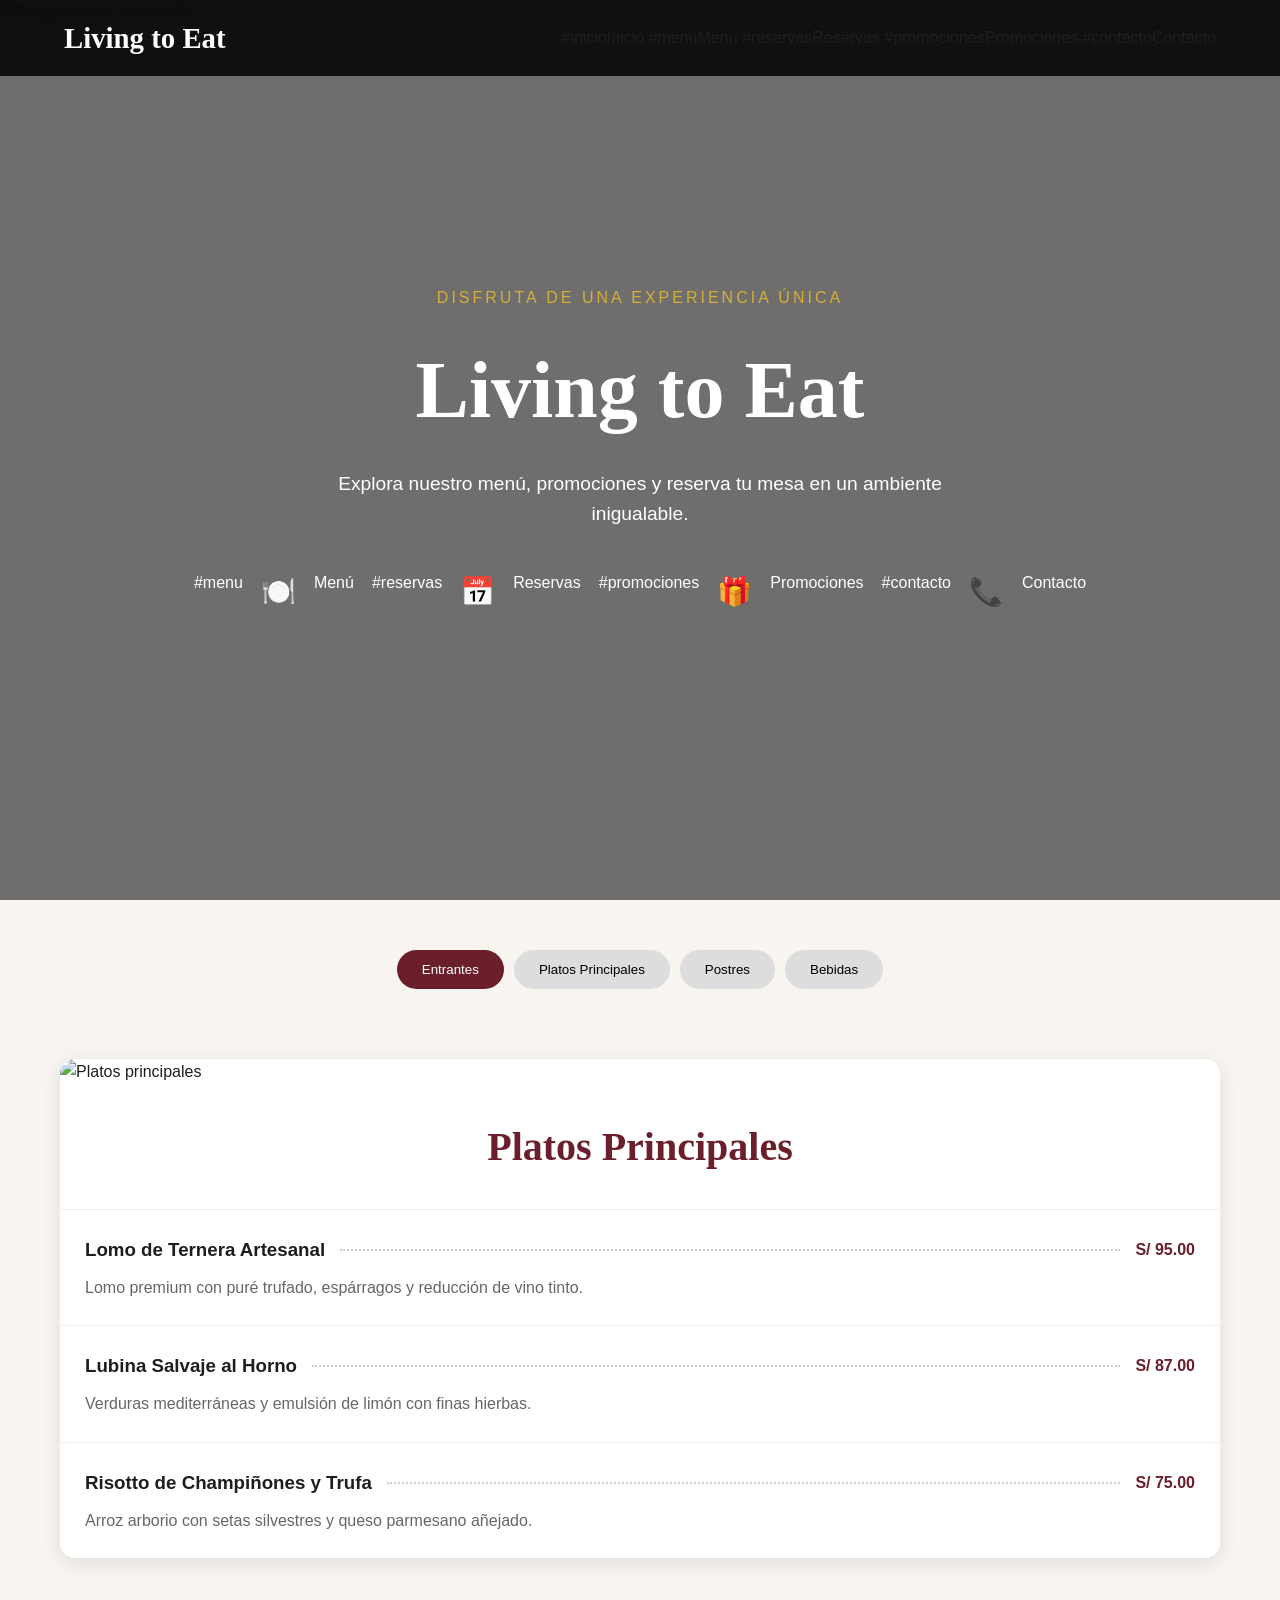
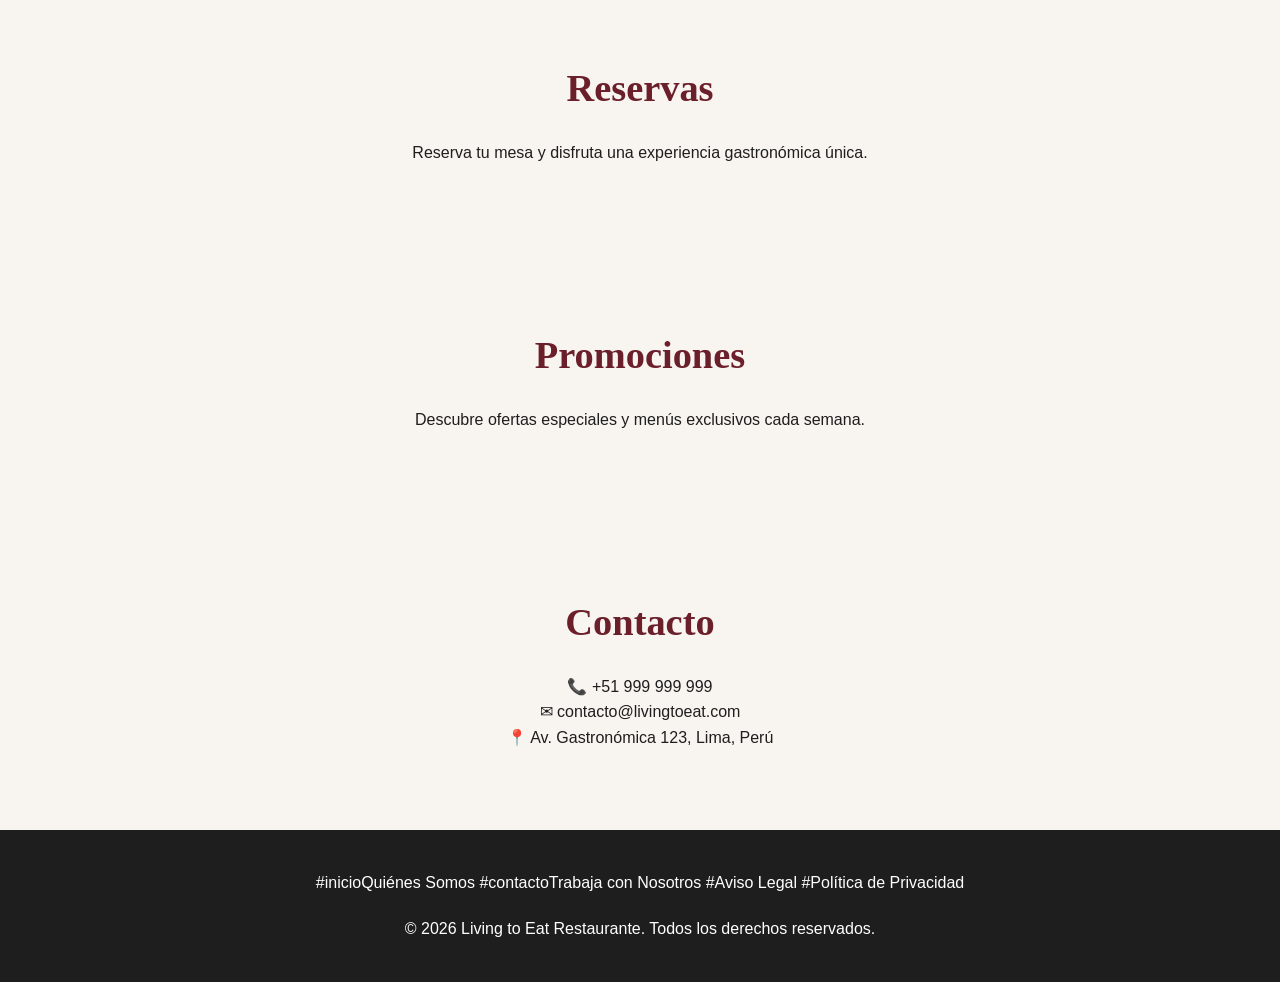
==== index.html @ 10984367 "Add files via upload Se creó la interfaz web del restaurante Living to Eat" ====
<!DOCTYPE html>
<html lang="es">
<head>
<meta charset="UTF-8">
<meta name="viewport" content="width=device-width, initial-scale=1.0">

<title>Living to Eat - Experiencia Gastronómica</title>

<link rel="preconnect" href="https://fonts.googleapis.com">
<link rel="preconnect" href="https://fonts.gstatic.com" crossorigin>

<link href="https://fonts.googleapis.com">

<style>
:root{
    --wine:#6b1f2b;
    --gold:#d4af37;
    --cream:#f8f5f0;
    --dark:#1e1e1e;
    --white:#ffffff;
}

*{
    margin:0;
    padding:0;
    box-sizing:border-box;
}

html{
    scroll-behavior:smooth;
}

body{
    font-family:'Work Sans',sans-serif;
    background:var(--cream);
    color:var(--dark);
    line-height:1.6;
}

.site-header{
    position:fixed;
    top:0;
    width:100%;
    z-index:1000;

    background:rgba(0,0,0,.85);
    backdrop-filter:blur(10px);

    display:flex;
    justify-content:space-between;
    align-items:center;

    padding:15px 5%;
}

.brand-name{
    color:white;
    font-family:'Fraunces',serif;
    font-size:1.8rem;
    font-weight:700;
}

.site-nav{
    display:flex;
    gap:20px;
}

.site-nav a{
    color:white;
    text-decoration:none;
    transition:.3s;
}

.site-nav a:hover{
    color:var(--gold);
}

.hero{
    position:relative;
    height:100vh;
}

.hero-image{
    width:100%;
    height:100%;
    object-fit:cover;
}

.hero-overlay{
    position:absolute;
    inset:0;

    background:rgba(0,0,0,.55);

    display:flex;
    flex-direction:column;
    justify-content:center;
    align-items:center;

    text-align:center;
    color:white;
    padding:20px;
}

.hero-kicker{
    color:var(--gold);
    letter-spacing:3px;
    margin-bottom:15px;
}

.hero h1{
    font-family:'Fraunces',serif;
    font-size:5rem;
    margin-bottom:15px;
}

.hero-text{
    max-width:700px;
    font-size:1.2rem;
}

.quick-nav{
    display:flex;
    gap:18px;
    flex-wrap:wrap;
    justify-content:center;
    margin-top:40px;
}

.quick-card{
    text-decoration:none;
    color:white;

    background:rgba(255,255,255,.15);
    border:1px solid rgba(255,255,255,.3);

    border-radius:12px;
    padding:18px 28px;

    min-width:130px;

    display:flex;
    flex-direction:column;
    align-items:center;
    gap:8px;

    transition:.3s;
}

.quick-card:hover{
    transform:translateY(-4px);
    background:rgba(255,255,255,.25);
}

.icon{
    font-size:28px;
}

.category-tabs{
    display:flex;
    justify-content:center;
    gap:10px;
    flex-wrap:wrap;

    padding:50px 20px;
}

.tab{
    background:#ddd;
    border:none;
    border-radius:50px;
    padding:12px 25px;
    cursor:pointer;
}

.tab.active{
    background:var(--wine);
    color:white;
}

.menu-card{
    max-width:1200px;
    margin:auto;
    padding:20px;
}

.menu-group{
    background:white;
    border-radius:15px;
    overflow:hidden;

    box-shadow:0 5px 20px rgba(0,0,0,.1);
}

.group-image{
    width:100%;
    height:450px;
    object-fit:cover;
}

.group-title{
    text-align:center;
    padding:30px;
    color:var(--wine);
    font-family:'Fraunces',serif;
    font-size:2.5rem;
}

.menu-item{
    padding:25px;
    border-top:1px solid #eee;
}

.item-row{
    display:flex;
    align-items:center;
    gap:15px;
}

.leader{
    flex:1;
    border-bottom:2px dotted #ccc;
}

.price{
    font-weight:bold;
    color:var(--wine);
}

.item-desc{
    margin-top:10px;
    color:#666;
}

.extra-section{
    padding:80px 20px;
    text-align:center;
}

.extra-section h2{
    color:var(--wine);
    font-family:'Fraunces',serif;
    margin-bottom:20px;
    font-size:2.4rem;
}

.site-footer{
    background:var(--dark);
    color:white;
    text-align:center;
    padding:40px 20px;
}

.footer-nav{
    margin-bottom:20px;
}

.footer-nav a{
    color:white;
    text-decoration:none;
    margin:0 10px;
}

.footer-nav a:hover{
    color:var(--gold);
}

@media(max-width:768px){

    .site-header{
        flex-direction:column;
        gap:15px;
    }

    .site-nav{
        flex-wrap:wrap;
        justify-content:center;
    }

    .hero h1{
        font-size:3rem;
    }

    .item-row{
        flex-direction:column;
        align-items:flex-start;
    }

    .leader{
        display:none;
    }

    .group-image{
        height:250px;
    }
}
</style>
</head>

<body>

<header class="site-header">

    <div class="brand">
        <span class="brand-name">Living to Eat</span>
    </div>

    <nav class="site-nav">
        #inicioInicio</a>
        #menuMenú</a>
        #reservasReservas</a>
        #promocionesPromociones</a>
        #contactoContacto</a>
    </nav>

</header>

<section class="hero" id="inicio">

    <img
        class="hero-image"
        src="https://images.unsplash.com/photo-1517248135467-4c7edcad34c4?auto=format&fit=crop&w=1600&q=80"
        alt="Restaurante Living to Eat">

    <div class="hero-overlay">

        <p class="hero-kicker">DISFRUTA DE UNA EXPERIENCIA ÚNICA</p>

        <h1>Living to Eat</h1>

        <p class="hero-text">
            Explora nuestro menú, promociones y reserva tu mesa en un ambiente inigualable.
        </p>

        <div class="quick-nav">

            #menu
                <span class="icon">🍽️</span>
                <span>Menú</span>
            </a>

            #reservas
                <span class="icon">📅</span>
                <span>Reservas</span>
            </a>

            #promociones
                <span class="icon">🎁</span>
                <span>Promociones</span>
            </a>

            #contacto
                <span class="icon">📞</span>
                <span>Contacto</span>
            </a>

        </div>

    </div>

</section>

<section id="menu">

    <nav class="category-tabs">
        <button class="tab active">Entrantes</button>
        <button class="tab">Platos Principales</button>
        <button class="tab">Postres</button>
        <button class="tab">Bebidas</button>
    </nav>

    <main class="menu-card">

        <section class="menu-group">

            <img
                class="group-image"
                src="https://images.unsplash.com/photo-1544025162-d76694265947?auto=format&fit=crop&w=1000&q=80"
                alt="Platos principales">

            <h2 class="group-title">Platos Principales</h2>

            <article class="menu-item">
                <div class="item-row">
                    <h3>Lomo de Ternera Artesanal</h3>
                    <span class="leader"></span>
                    <span class="price">S/ 95.00</span>
                </div>
                <p class="item-desc">
                    Lomo premium con puré trufado, espárragos y reducción de vino tinto.
                </p>
            </article>

            <article class="menu-item">
                <div class="item-row">
                    <h3>Lubina Salvaje al Horno</h3>
                    <span class="leader"></span>
                    <span class="price">S/ 87.00</span>
                </div>
                <p class="item-desc">
                    Verduras mediterráneas y emulsión de limón con finas hierbas.
                </p>
            </article>

            <article class="menu-item">
                <div class="item-row">
                    <h3>Risotto de Champiñones y Trufa</h3>
                    <span class="leader"></span>
                    <span class="price">S/ 75.00</span>
                </div>
                <p class="item-desc">
                    Arroz arborio con setas silvestres y queso parmesano añejado.
                </p>
            </article>

        </section>

    </main>

</section>

<section id="reservas" class="extra-section">
    <h2>Reservas</h2>
    <p>Reserva tu mesa y disfruta una experiencia gastronómica única.</p>
</section>

<section id="promociones" class="extra-section">
    <h2>Promociones</h2>
    <p>Descubre ofertas especiales y menús exclusivos cada semana.</p>
</section>

<section id="contacto" class="extra-section">
    <h2>Contacto</h2>
    <p>📞 +51 999 999 999</p>
    <p>✉ contacto@livingtoeat.com</p>
    <p>📍 Av. Gastronómica 123, Lima, Perú</p>
</section>

<footer class="site-footer">

    <nav class="footer-nav">
        #inicioQuiénes Somos</a>
        #contactoTrabaja con Nosotros</a>
        #Aviso Legal</a>
        #Política de Privacidad</a>
    </nav>

    <p>
        © 2026 Living to Eat Restaurante. Todos los derechos reservados.
    </p>

</footer>

</body>
</html>
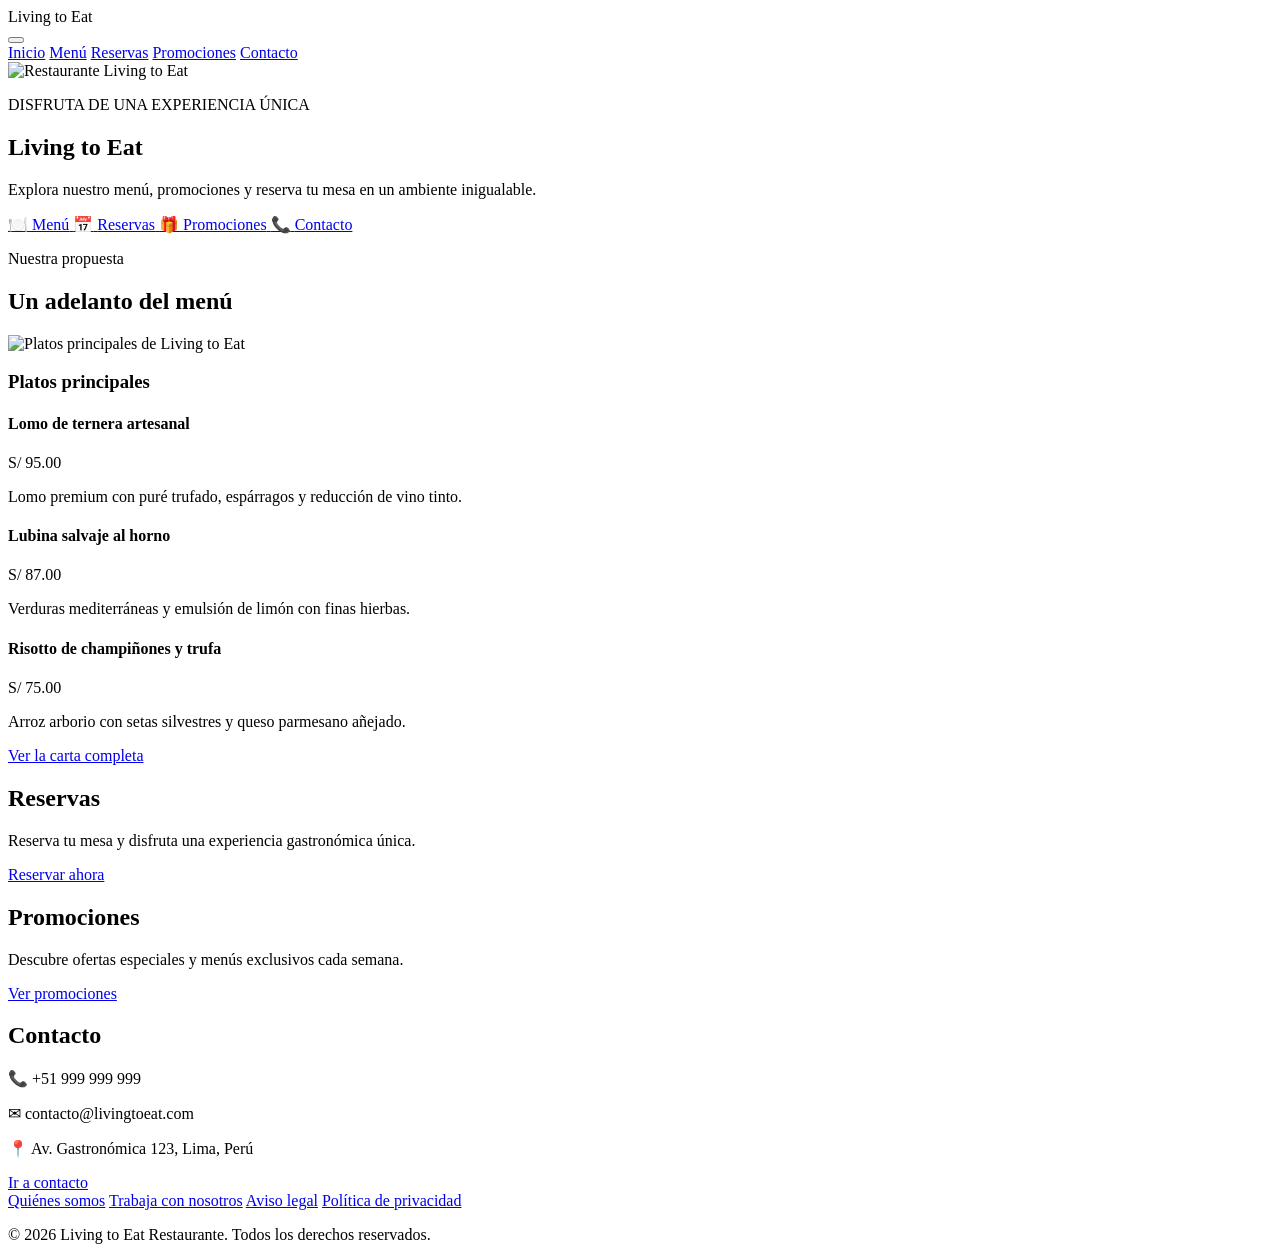
==== commit 8ea96d6d: "Update index.html Se genero el cambio en el contenido" ====
--- a/index.html
+++ b/index.html
@@ -3,453 +3,134 @@
 <head>
 <meta charset="UTF-8">
 <meta name="viewport" content="width=device-width, initial-scale=1.0">
-
-<title>Living to Eat - Experiencia Gastronómica</title>
+<title>Living to Eat — Experiencia Gastronómica</title>
 
 <link rel="preconnect" href="https://fonts.googleapis.com">
 <link rel="preconnect" href="https://fonts.gstatic.com" crossorigin>
+<link href="https://fonts.googleapis.com/css2?family=Fraunces:opsz,wght@9..144,400;9..144,600;9..144,700&family=Work+Sans:wght@400;500;600&display=swap" rel="stylesheet">
 
-<link href="https://fonts.googleapis.com">
-
-<style>
-:root{
-    --wine:#6b1f2b;
-    --gold:#d4af37;
-    --cream:#f8f5f0;
-    --dark:#1e1e1e;
-    --white:#ffffff;
-}
-
-*{
-    margin:0;
-    padding:0;
-    box-sizing:border-box;
-}
-
-html{
-    scroll-behavior:smooth;
-}
-
-body{
-    font-family:'Work Sans',sans-serif;
-    background:var(--cream);
-    color:var(--dark);
-    line-height:1.6;
-}
-
-.site-header{
-    position:fixed;
-    top:0;
-    width:100%;
-    z-index:1000;
-
-    background:rgba(0,0,0,.85);
-    backdrop-filter:blur(10px);
-
-    display:flex;
-    justify-content:space-between;
-    align-items:center;
-
-    padding:15px 5%;
-}
-
-.brand-name{
-    color:white;
-    font-family:'Fraunces',serif;
-    font-size:1.8rem;
-    font-weight:700;
-}
-
-.site-nav{
-    display:flex;
-    gap:20px;
-}
-
-.site-nav a{
-    color:white;
-    text-decoration:none;
-    transition:.3s;
-}
-
-.site-nav a:hover{
-    color:var(--gold);
-}
-
-.hero{
-    position:relative;
-    height:100vh;
-}
-
-.hero-image{
-    width:100%;
-    height:100%;
-    object-fit:cover;
-}
-
-.hero-overlay{
-    position:absolute;
-    inset:0;
-
-    background:rgba(0,0,0,.55);
-
-    display:flex;
-    flex-direction:column;
-    justify-content:center;
-    align-items:center;
-
-    text-align:center;
-    color:white;
-    padding:20px;
-}
-
-.hero-kicker{
-    color:var(--gold);
-    letter-spacing:3px;
-    margin-bottom:15px;
-}
-
-.hero h1{
-    font-family:'Fraunces',serif;
-    font-size:5rem;
-    margin-bottom:15px;
-}
-
-.hero-text{
-    max-width:700px;
-    font-size:1.2rem;
-}
-
-.quick-nav{
-    display:flex;
-    gap:18px;
-    flex-wrap:wrap;
-    justify-content:center;
-    margin-top:40px;
-}
-
-.quick-card{
-    text-decoration:none;
-    color:white;
-
-    background:rgba(255,255,255,.15);
-    border:1px solid rgba(255,255,255,.3);
-
-    border-radius:12px;
-    padding:18px 28px;
-
-    min-width:130px;
-
-    display:flex;
-    flex-direction:column;
-    align-items:center;
-    gap:8px;
-
-    transition:.3s;
-}
-
-.quick-card:hover{
-    transform:translateY(-4px);
-    background:rgba(255,255,255,.25);
-}
-
-.icon{
-    font-size:28px;
-}
-
-.category-tabs{
-    display:flex;
-    justify-content:center;
-    gap:10px;
-    flex-wrap:wrap;
-
-    padding:50px 20px;
-}
-
-.tab{
-    background:#ddd;
-    border:none;
-    border-radius:50px;
-    padding:12px 25px;
-    cursor:pointer;
-}
-
-.tab.active{
-    background:var(--wine);
-    color:white;
-}
-
-.menu-card{
-    max-width:1200px;
-    margin:auto;
-    padding:20px;
-}
-
-.menu-group{
-    background:white;
-    border-radius:15px;
-    overflow:hidden;
-
-    box-shadow:0 5px 20px rgba(0,0,0,.1);
-}
-
-.group-image{
-    width:100%;
-    height:450px;
-    object-fit:cover;
-}
-
-.group-title{
-    text-align:center;
-    padding:30px;
-    color:var(--wine);
-    font-family:'Fraunces',serif;
-    font-size:2.5rem;
-}
-
-.menu-item{
-    padding:25px;
-    border-top:1px solid #eee;
-}
-
-.item-row{
-    display:flex;
-    align-items:center;
-    gap:15px;
-}
-
-.leader{
-    flex:1;
-    border-bottom:2px dotted #ccc;
-}
-
-.price{
-    font-weight:bold;
-    color:var(--wine);
-}
-
-.item-desc{
-    margin-top:10px;
-    color:#666;
-}
-
-.extra-section{
-    padding:80px 20px;
-    text-align:center;
-}
-
-.extra-section h2{
-    color:var(--wine);
-    font-family:'Fraunces',serif;
-    margin-bottom:20px;
-    font-size:2.4rem;
-}
-
-.site-footer{
-    background:var(--dark);
-    color:white;
-    text-align:center;
-    padding:40px 20px;
-}
-
-.footer-nav{
-    margin-bottom:20px;
-}
-
-.footer-nav a{
-    color:white;
-    text-decoration:none;
-    margin:0 10px;
-}
-
-.footer-nav a:hover{
-    color:var(--gold);
-}
-
-@media(max-width:768px){
-
-    .site-header{
-        flex-direction:column;
-        gap:15px;
-    }
-
-    .site-nav{
-        flex-wrap:wrap;
-        justify-content:center;
-    }
-
-    .hero h1{
-        font-size:3rem;
-    }
-
-    .item-row{
-        flex-direction:column;
-        align-items:flex-start;
-    }
-
-    .leader{
-        display:none;
-    }
-
-    .group-image{
-        height:250px;
-    }
-}
-</style>
+<link rel="stylesheet" href="sytles.css">
 </head>
-
 <body>
 
-<header class="site-header">
-
+  <header class="site-header">
     <div class="brand">
-        <span class="brand-name">Living to Eat</span>
+      <span class="brand-name">Living to Eat</span>
     </div>
 
-    <nav class="site-nav">
-        #inicioInicio</a>
-        #menuMenú</a>
-        #reservasReservas</a>
-        #promocionesPromociones</a>
-        #contactoContacto</a>
+    <button class="nav-toggle" id="navToggle" aria-label="Abrir navegación" aria-expanded="false">
+      <span></span><span></span><span></span>
+    </button>
+
+    <nav class="site-nav" id="siteNav">
+      <a href="inicio.html" class="active" aria-current="page">Inicio</a>
+      <a href="menu.html">Menú</a>
+      <a href="reservas.html">Reservas</a>
+      <a href="promociones.html">Promociones</a>
+      <a href="contacto.html">Contacto</a>
     </nav>
+  </header>
 
-</header>
-
-<section class="hero" id="inicio">
-
-    <img
-        class="hero-image"
-        src="https://images.unsplash.com/photo-1517248135467-4c7edcad34c4?auto=format&fit=crop&w=1600&q=80"
-        alt="Restaurante Living to Eat">
+  <section class="hero" id="inicio">
+    <img class="hero-image" src="https://images.unsplash.com/photo-1517248135467-4c7edcad34c4?auto=format&fit=crop&w=1600&q=80" alt="Restaurante Living to Eat">
 
     <div class="hero-overlay">
+      <p class="hero-kicker">DISFRUTA DE UNA EXPERIENCIA ÚNICA</p>
+      <h1>Living to Eat</h1>
+      <p class="hero-text">Explora nuestro menú, promociones y reserva tu mesa en un ambiente inigualable.</p>
 
-        <p class="hero-kicker">DISFRUTA DE UNA EXPERIENCIA ÚNICA</p>
+      <div class="quick-nav">
+        <a href="menu.html" class="quick-card">
+          <span class="icon">🍽️</span>
+          <span>Menú</span>
+        </a>
+        <a href="reservas.html" class="quick-card">
+          <span class="icon">📅</span>
+          <span>Reservas</span>
+        </a>
+        <a href="promociones.html" class="quick-card">
+          <span class="icon">🎁</span>
+          <span>Promociones</span>
+        </a>
+        <a href="contacto.html" class="quick-card">
+          <span class="icon">📞</span>
+          <span>Contacto</span>
+        </a>
+      </div>
+    </div>
+  </section>
 
-        <h1>Living to Eat</h1>
-
-        <p class="hero-text">
-            Explora nuestro menú, promociones y reserva tu mesa en un ambiente inigualable.
-        </p>
-
-        <div class="quick-nav">
-
-            #menu
-                <span class="icon">🍽️</span>
-                <span>Menú</span>
-            </a>
-
-            #reservas
-                <span class="icon">📅</span>
-                <span>Reservas</span>
-            </a>
-
-            #promociones
-                <span class="icon">🎁</span>
-                <span>Promociones</span>
-            </a>
-
-            #contacto
-                <span class="icon">📞</span>
-                <span>Contacto</span>
-            </a>
-
-        </div>
-
-    </div>
-
-</section>
-
-<section id="menu">
-
-    <nav class="category-tabs">
-        <button class="tab active">Entrantes</button>
-        <button class="tab">Platos Principales</button>
-        <button class="tab">Postres</button>
-        <button class="tab">Bebidas</button>
-    </nav>
+  <section class="featured-menu">
+    <p class="section-kicker">Nuestra propuesta</p>
+    <h2 class="section-title">Un adelanto del menú</h2>
 
     <main class="menu-card">
+      <section class="menu-group">
+        <img class="group-image" src="https://images.unsplash.com/photo-1544025162-d76694265947?auto=format&fit=crop&w=1000&q=80" alt="Platos principales de Living to Eat">
+        <h3 class="group-title">Platos principales</h3>
 
-        <section class="menu-group">
+        <article class="menu-item">
+          <div class="item-row">
+            <h4>Lomo de ternera artesanal</h4>
+            <span class="leader"></span>
+            <span class="price">S/ 95.00</span>
+          </div>
+          <p class="item-desc">Lomo premium con puré trufado, espárragos y reducción de vino tinto.</p>
+        </article>
 
-            <img
-                class="group-image"
-                src="https://images.unsplash.com/photo-1544025162-d76694265947?auto=format&fit=crop&w=1000&q=80"
-                alt="Platos principales">
+        <article class="menu-item">
+          <div class="item-row">
+            <h4>Lubina salvaje al horno</h4>
+            <span class="leader"></span>
+            <span class="price">S/ 87.00</span>
+          </div>
+          <p class="item-desc">Verduras mediterráneas y emulsión de limón con finas hierbas.</p>
+        </article>
 
-            <h2 class="group-title">Platos Principales</h2>
-
-            <article class="menu-item">
-                <div class="item-row">
-                    <h3>Lomo de Ternera Artesanal</h3>
-                    <span class="leader"></span>
-                    <span class="price">S/ 95.00</span>
-                </div>
-                <p class="item-desc">
-                    Lomo premium con puré trufado, espárragos y reducción de vino tinto.
-                </p>
-            </article>
-
-            <article class="menu-item">
-                <div class="item-row">
-                    <h3>Lubina Salvaje al Horno</h3>
-                    <span class="leader"></span>
-                    <span class="price">S/ 87.00</span>
-                </div>
-                <p class="item-desc">
-                    Verduras mediterráneas y emulsión de limón con finas hierbas.
-                </p>
-            </article>
-
-            <article class="menu-item">
-                <div class="item-row">
-                    <h3>Risotto de Champiñones y Trufa</h3>
-                    <span class="leader"></span>
-                    <span class="price">S/ 75.00</span>
-                </div>
-                <p class="item-desc">
-                    Arroz arborio con setas silvestres y queso parmesano añejado.
-                </p>
-            </article>
-
-        </section>
-
+        <article class="menu-item">
+          <div class="item-row">
+            <h4>Risotto de champiñones y trufa</h4>
+            <span class="leader"></span>
+            <span class="price">S/ 75.00</span>
+          </div>
+          <p class="item-desc">Arroz arborio con setas silvestres y queso parmesano añejado.</p>
+        </article>
+      </section>
     </main>
 
-</section>
+    <a href="menu.html" class="cta-button">Ver la carta completa</a>
+  </section>
 
-<section id="reservas" class="extra-section">
+  <section class="extra-section" id="reservas-preview">
     <h2>Reservas</h2>
     <p>Reserva tu mesa y disfruta una experiencia gastronómica única.</p>
-</section>
+    <a href="reservas.html" class="cta-link">Reservar ahora</a>
+  </section>
 
-<section id="promociones" class="extra-section">
+  <section class="extra-section alt" id="promociones-preview">
     <h2>Promociones</h2>
     <p>Descubre ofertas especiales y menús exclusivos cada semana.</p>
-</section>
+    <a href="promociones.html" class="cta-link">Ver promociones</a>
+  </section>
 
-<section id="contacto" class="extra-section">
+  <section class="extra-section" id="contacto-preview">
     <h2>Contacto</h2>
     <p>📞 +51 999 999 999</p>
     <p>✉ contacto@livingtoeat.com</p>
     <p>📍 Av. Gastronómica 123, Lima, Perú</p>
-</section>
+    <a href="contacto.html" class="cta-link">Ir a contacto</a>
+  </section>
 
-<footer class="site-footer">
+  <footer class="site-footer">
+    <nav class="footer-nav">
+      <a href="inicio.html">Quiénes somos</a>
+      <a href="contacto.html">Trabaja con nosotros</a>
+      <a href="#">Aviso legal</a>
+      <a href="#">Política de privacidad</a>
+    </nav>
+    <p>© 2026 Living to Eat Restaurante. Todos los derechos reservados.</p>
+  </footer>
 
-    <nav class="footer-nav">
-        #inicioQuiénes Somos</a>
-        #contactoTrabaja con Nosotros</a>
-        #Aviso Legal</a>
-        #Política de Privacidad</a>
-    </nav>
-
-    <p>
-        © 2026 Living to Eat Restaurante. Todos los derechos reservados.
-    </p>
-
-</footer>
-
+<script src="script.js"></script>
 </body>
-</html>+</html>
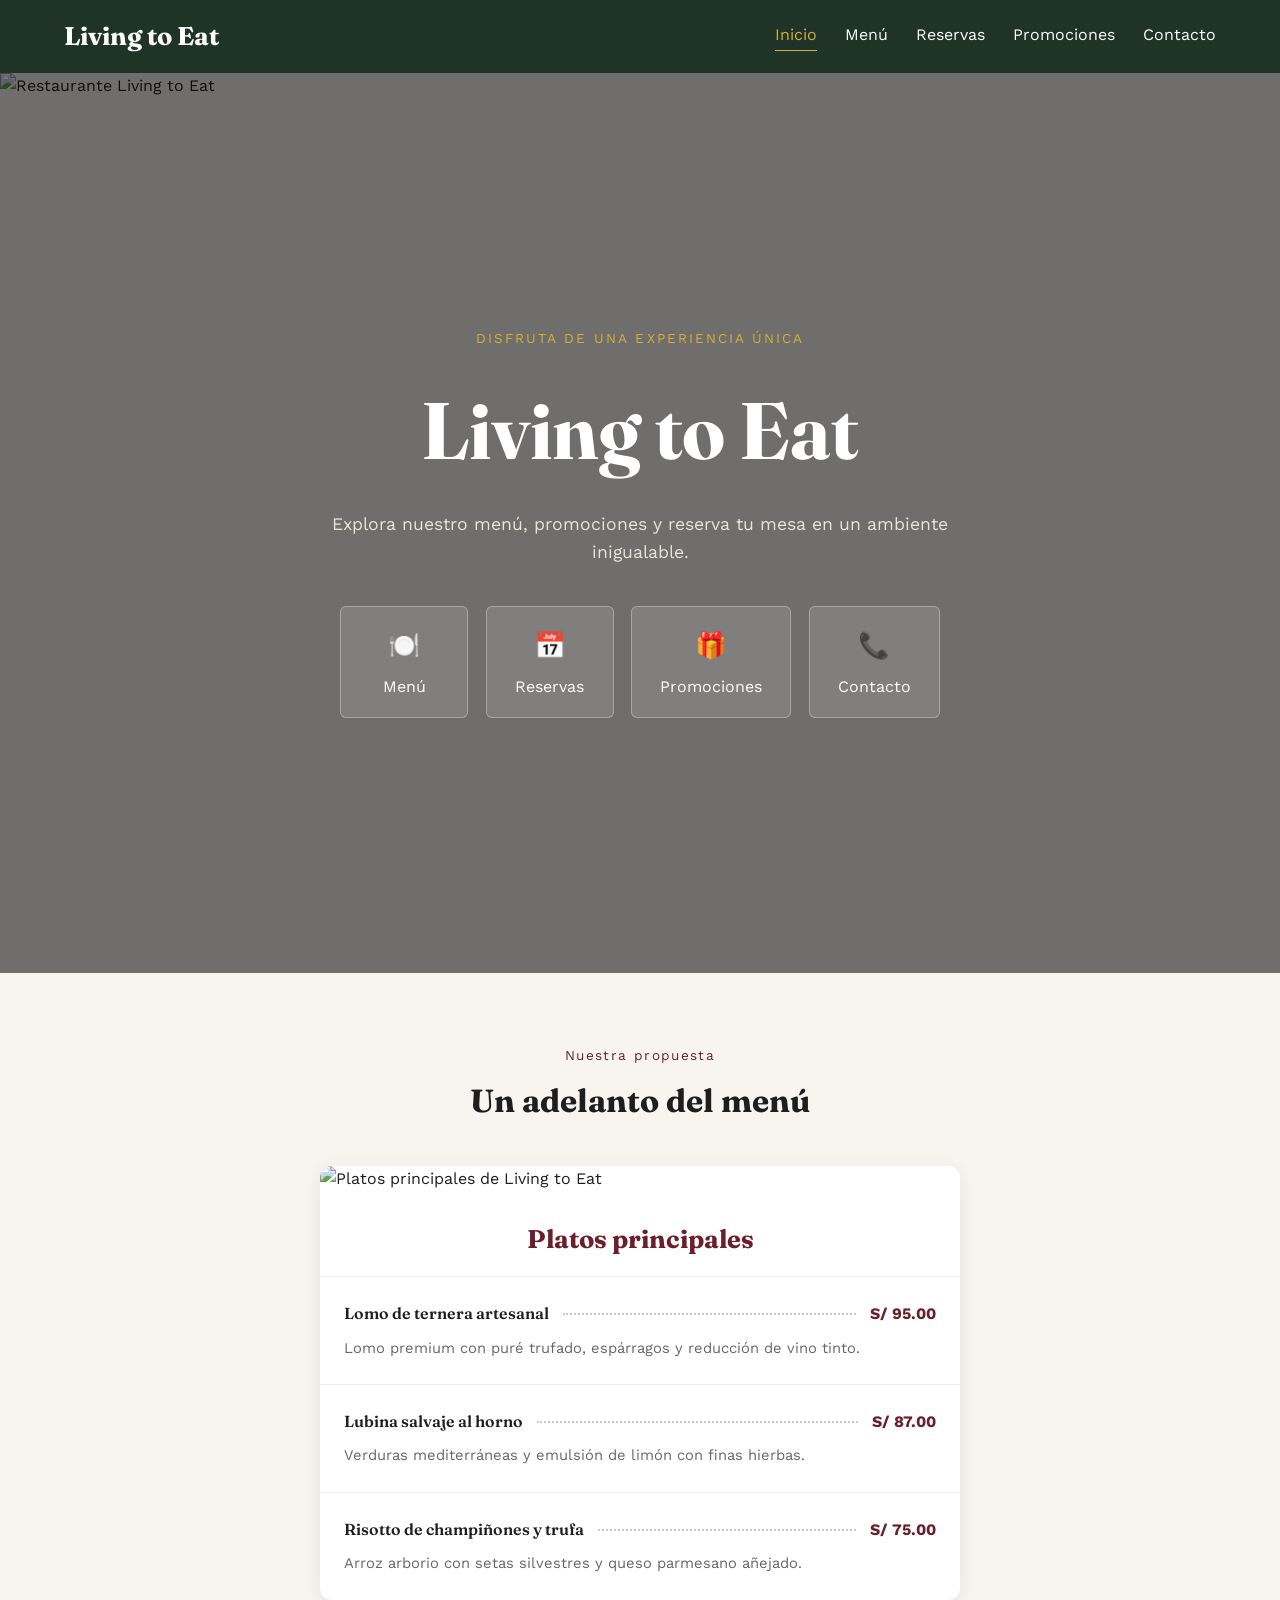
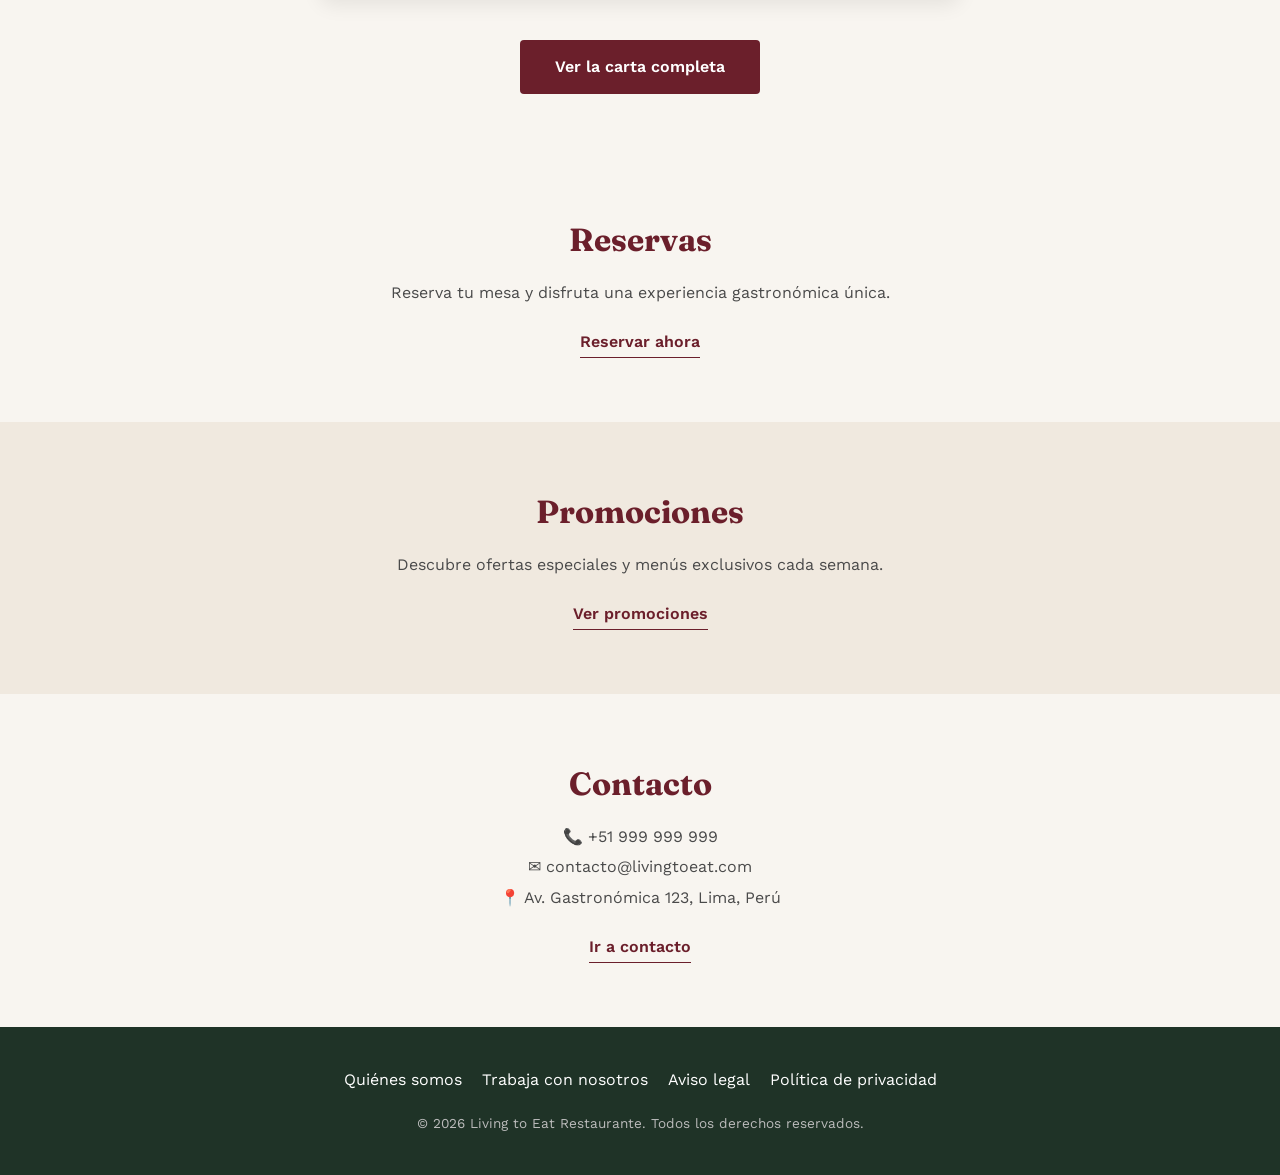
==== commit 5d72626c: "Conexion de la vistas del la pagina" ====
--- a/index.html
+++ b/index.html
@@ -9,7 +9,7 @@
 <link rel="preconnect" href="https://fonts.gstatic.com" crossorigin>
 <link href="https://fonts.googleapis.com/css2?family=Fraunces:opsz,wght@9..144,400;9..144,600;9..144,700&family=Work+Sans:wght@400;500;600&display=swap" rel="stylesheet">
 
-<link rel="stylesheet" href="sytles.css">
+<link rel="stylesheet" href="styles.css">
 </head>
 <body>
 
@@ -23,8 +23,8 @@
     </button>
 
     <nav class="site-nav" id="siteNav">
-      <a href="inicio.html" class="active" aria-current="page">Inicio</a>
-      <a href="menu.html">Menú</a>
+      <a href="index.html" class="active" aria-current="page">Inicio</a>
+      <a href="Menu/menu.html">Menú</a>
       <a href="reservas.html">Reservas</a>
       <a href="promociones.html">Promociones</a>
       <a href="contacto.html">Contacto</a>
@@ -40,7 +40,7 @@
       <p class="hero-text">Explora nuestro menú, promociones y reserva tu mesa en un ambiente inigualable.</p>
 
       <div class="quick-nav">
-        <a href="menu.html" class="quick-card">
+        <a href="Menu/menu.html" class="quick-card">
           <span class="icon">🍽️</span>
           <span>Menú</span>
         </a>
@@ -98,7 +98,7 @@
       </section>
     </main>
 
-    <a href="menu.html" class="cta-button">Ver la carta completa</a>
+    <a href="Menu/menu.html" class="cta-button">Ver la carta completa</a>
   </section>
 
   <section class="extra-section" id="reservas-preview">
@@ -123,7 +123,7 @@
 
   <footer class="site-footer">
     <nav class="footer-nav">
-      <a href="inicio.html">Quiénes somos</a>
+      <a href="index.html">Quiénes somos</a>
       <a href="contacto.html">Trabaja con nosotros</a>
       <a href="#">Aviso legal</a>
       <a href="#">Política de privacidad</a>
--- a/styles.css
+++ b/styles.css
@@ -0,0 +1,408 @@
+:root {
+  --wine: #6b1f2b;
+  --gold: #d4af37;
+  --cream: #f8f5f0;
+  --dark: #1e1e1e;
+  --white: #ffffff;
+
+  --font-display: "Fraunces", serif;
+  --font-body: "Work Sans", sans-serif;
+}
+
+* {
+  margin: 0;
+  padding: 0;
+  box-sizing: border-box;
+}
+
+html {
+  scroll-behavior: smooth;
+}
+
+body {
+  font-family: var(--font-body);
+  background: var(--cream);
+  color: var(--dark);
+  line-height: 1.6;
+}
+
+a {
+  color: inherit;
+}
+
+/* ---------- Header ---------- */
+
+.site-header {
+  position: sticky;
+  top: 0;
+  z-index: 100;
+
+  background: #1f3327;
+  backdrop-filter: blur(10px);
+
+  display: flex;
+  justify-content: space-between;
+  align-items: center;
+
+  padding: 1rem 5%;
+}
+
+.brand-name {
+  color: var(--white);
+  font-family: var(--font-display);
+  font-size: 1.6rem;
+  font-weight: 700;
+}
+
+.site-nav {
+  display: flex;
+  gap: 1.75rem;
+}
+
+.site-nav a {
+  color: var(--white);
+  text-decoration: none;
+  padding-bottom: 0.2rem;
+  border-bottom: 1px solid transparent;
+  transition: color 0.2s ease, border-color 0.2s ease;
+}
+
+.site-nav a:hover {
+  color: var(--gold);
+}
+
+.site-nav a.active {
+  color: var(--gold);
+  border-color: var(--gold);
+}
+
+.nav-toggle {
+  display: none;
+  flex-direction: column;
+  justify-content: center;
+  gap: 5px;
+  width: 2.2rem;
+  height: 2.2rem;
+  background: none;
+  border: none;
+  cursor: pointer;
+}
+
+.nav-toggle span {
+  display: block;
+  height: 2px;
+  background: var(--white);
+  border-radius: 2px;
+}
+
+/* ---------- Hero ---------- */
+
+.hero {
+  position: relative;
+  height: 100vh;
+}
+
+.hero-image {
+  width: 100%;
+  height: 100%;
+  object-fit: cover;
+}
+
+.hero-overlay {
+  position: absolute;
+  inset: 0;
+
+  background: rgba(0, 0, 0, 0.55);
+
+  display: flex;
+  flex-direction: column;
+  justify-content: center;
+  align-items: center;
+
+  text-align: center;
+  color: var(--white);
+  padding: 1.5rem;
+}
+
+.hero-kicker {
+  color: var(--gold);
+  letter-spacing: 0.15em;
+  font-size: 0.85rem;
+  margin-bottom: 1rem;
+}
+
+.hero h1 {
+  font-family: var(--font-display);
+  font-size: clamp(2.6rem, 7vw, 5rem);
+  margin-bottom: 1rem;
+}
+
+.hero-text {
+  max-width: 40rem;
+  font-size: 1.1rem;
+  color: #e9e4da;
+}
+
+/* ---------- Quick nav ---------- */
+
+.quick-nav {
+  display: flex;
+  gap: 1.1rem;
+  flex-wrap: wrap;
+  justify-content: center;
+  margin-top: 2.5rem;
+}
+
+.quick-card {
+  text-decoration: none;
+  color: var(--white);
+
+  background: rgba(255, 255, 255, 0.12);
+  border: 1px solid rgba(255, 255, 255, 0.3);
+
+  border-radius: 6px;
+  padding: 1.1rem 1.75rem;
+
+  min-width: 8rem;
+
+  display: flex;
+  flex-direction: column;
+  align-items: center;
+  gap: 0.5rem;
+
+  transition: transform 0.2s ease, background 0.2s ease;
+}
+
+.quick-card:hover {
+  transform: translateY(-3px);
+  background: rgba(255, 255, 255, 0.22);
+}
+
+.icon {
+  font-size: 1.6rem;
+}
+
+/* ---------- Featured menu ---------- */
+
+.featured-menu {
+  padding: 4.5rem 1.5rem 3.5rem;
+  text-align: center;
+}
+
+.section-kicker {
+  color: var(--wine);
+  letter-spacing: 0.1em;
+  font-size: 0.85rem;
+  margin-bottom: 0.5rem;
+}
+
+.section-title {
+  font-family: var(--font-display);
+  font-size: 2rem;
+  margin-bottom: 2.5rem;
+}
+
+.menu-card {
+  max-width: 40rem;
+  margin: 0 auto;
+  text-align: left;
+}
+
+.menu-group {
+  background: var(--white);
+  border-radius: 12px;
+  overflow: hidden;
+  box-shadow: 0 5px 20px rgba(0, 0, 0, 0.08);
+}
+
+.group-image {
+  width: 100%;
+  height: 16rem;
+  object-fit: cover;
+}
+
+.group-title {
+  text-align: center;
+  padding: 1.75rem 1.5rem 1rem;
+  color: var(--wine);
+  font-family: var(--font-display);
+  font-size: 1.6rem;
+}
+
+.menu-item {
+  padding: 1.5rem;
+  border-top: 1px solid #eee;
+}
+
+.item-row {
+  display: flex;
+  align-items: baseline;
+  gap: 0.9rem;
+}
+
+.item-row h4 {
+  font-family: var(--font-display);
+  font-weight: 600;
+  white-space: nowrap;
+}
+
+.leader {
+  flex: 1;
+  border-bottom: 2px dotted #ccc;
+  transform: translateY(-0.25rem);
+}
+
+.price {
+  font-weight: 700;
+  color: var(--wine);
+  white-space: nowrap;
+}
+
+.item-desc {
+  margin-top: 0.6rem;
+  color: #666;
+  font-size: 0.92rem;
+}
+
+.cta-button {
+  display: inline-block;
+  margin-top: 2.5rem;
+  padding: 0.9rem 2.2rem;
+  background: var(--wine);
+  color: var(--white);
+  text-decoration: none;
+  border-radius: 4px;
+  font-weight: 600;
+  transition: background 0.2s ease;
+}
+
+.cta-button:hover {
+  background: #55161f;
+}
+
+/* ---------- Extra sections ---------- */
+
+.extra-section {
+  padding: 4rem 1.5rem;
+  text-align: center;
+}
+
+.extra-section.alt {
+  background: #f0e9df;
+}
+
+.extra-section h2 {
+  color: var(--wine);
+  font-family: var(--font-display);
+  margin-bottom: 0.9rem;
+  font-size: 2rem;
+}
+
+.extra-section p {
+  color: #4a4a4a;
+  margin-bottom: 0.3rem;
+}
+
+.cta-link {
+  display: inline-block;
+  margin-top: 1.2rem;
+  color: var(--wine);
+  text-decoration: none;
+  font-weight: 600;
+  border-bottom: 1px solid var(--wine);
+  padding-bottom: 0.15rem;
+}
+
+.cta-link:hover {
+  color: var(--gold);
+  border-color: var(--gold);
+}
+
+/* ---------- Footer ---------- */
+
+.site-footer {
+  background: #1f3327;
+  color: var(--white);
+  text-align: center;
+  padding: 2.5rem 1.5rem;
+}
+
+.footer-nav {
+  margin-bottom: 1.25rem;
+  display: flex;
+  justify-content: center;
+  gap: 1.25rem;
+  flex-wrap: wrap;
+}
+
+.footer-nav a {
+  color: var(--white);
+  text-decoration: none;
+}
+
+.footer-nav a:hover {
+  color: var(--gold);
+}
+
+.site-footer p {
+  font-size: 0.85rem;
+  color: #bbb;
+}
+
+/* ---------- Responsive ---------- */
+
+@media (max-width: 768px) {
+  .nav-toggle {
+    display: flex;
+  }
+
+  .site-nav {
+    position: absolute;
+    top: 100%;
+    left: 0;
+    right: 0;
+    background: rgba(0, 0, 0, 0.95);
+    flex-direction: column;
+    gap: 0;
+    max-height: 0;
+    overflow: hidden;
+    transition: max-height 0.25s ease;
+  }
+
+  .site-nav.open {
+    max-height: 20rem;
+  }
+
+  .site-nav a {
+    padding: 0.9rem 2rem;
+    border-bottom: 1px solid rgba(255, 255, 255, 0.08);
+  }
+
+  .item-row {
+    flex-wrap: wrap;
+  }
+
+  .leader {
+    order: 3;
+    flex-basis: 100%;
+    height: 0;
+  }
+
+  .group-image {
+    height: 12rem;
+  }
+}
+
+@media (prefers-reduced-motion: reduce) {
+  html {
+    scroll-behavior: auto;
+  }
+  * {
+    transition: none !important;
+  }
+}
+
+:focus-visible {
+  outline: 2px solid var(--gold);
+  outline-offset: 2px;
+}
